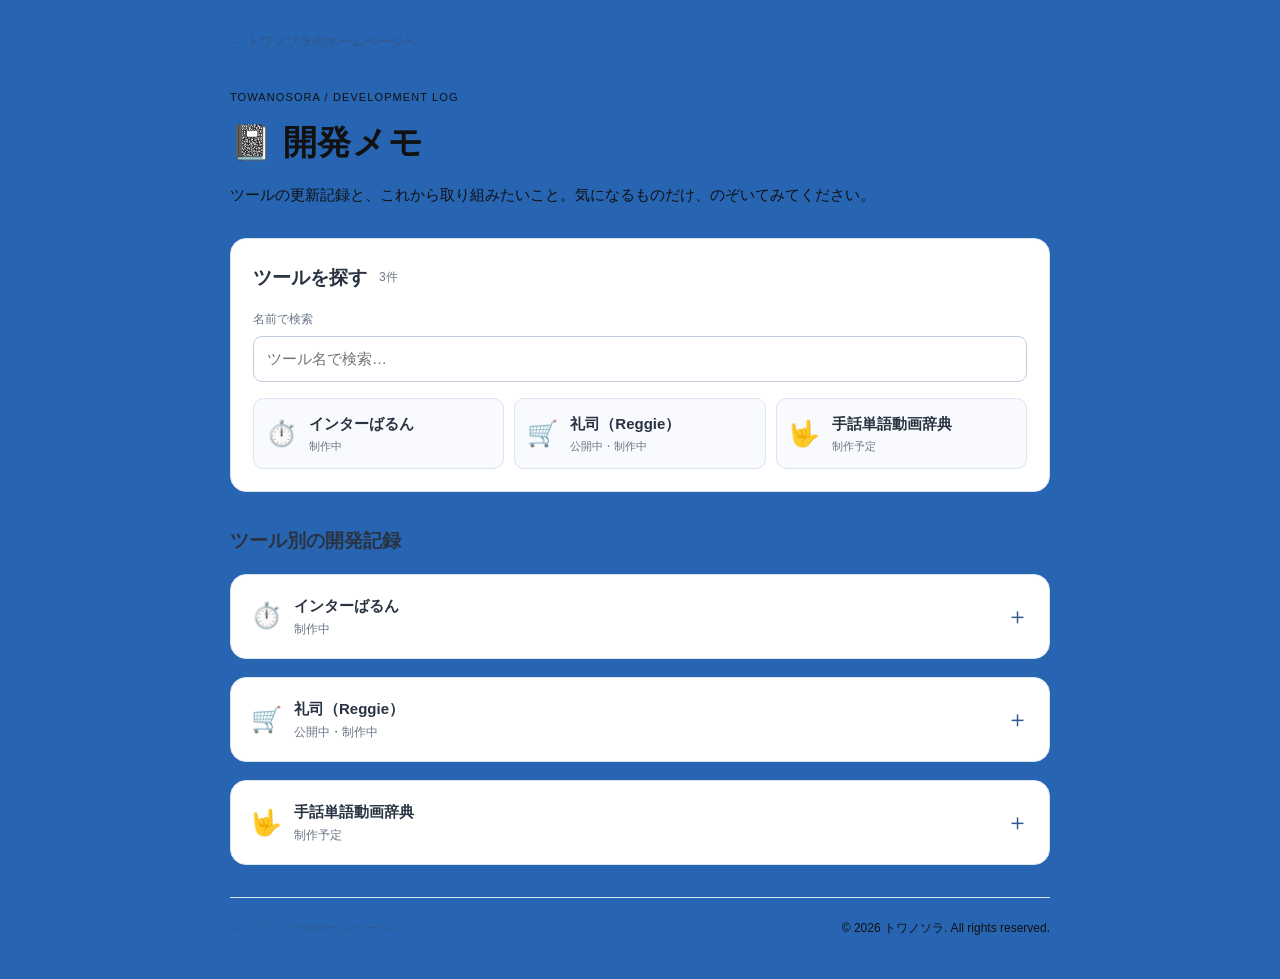
==== devlog/index.html @ ad33b27e "Update devlog and Interbarun design" ====
<!DOCTYPE html>
<html lang="ja">
<head>
  <meta charset="UTF-8">
  <meta name="viewport" content="width=device-width, initial-scale=1">
  <meta name="description" content="トワノソラのWebツール開発メモ。更新履歴や今後の課題をツールごとにまとめています。">
  <meta name="theme-color" content="#f5f7fb">
  <title>開発メモ | トワノソラ</title>
  <link rel="icon" type="image/png" href="../images/favicon.png">
  <link rel="stylesheet" href="./style.css">
  <script src="./data.js" defer></script>
  <script src="./devlog.js" defer></script>
</head>
<body>
  <div class="page">
    <header class="site-header">
      <a class="home-link" href="../">← トワノソラのホームページへ</a>
      <p class="eyebrow">TOWANOSORA / DEVELOPMENT LOG</p>
      <h1>📓 開発メモ</h1>
      <p class="intro">ツールの更新記録と、これから取り組みたいこと。気になるものだけ、のぞいてみてください。</p>
    </header>
    <main>
      <section class="directory" aria-labelledby="directory-title">
        <div class="section-title">
          <h2 id="directory-title">ツールを探す</h2>
          <span id="project-count" class="count"></span>
        </div>
        <label class="search-label" for="project-search">名前で検索</label>
        <input id="project-search" type="search" placeholder="ツール名で検索…" autocomplete="off">
        <nav id="project-list" class="project-list" aria-label="開発メモのツール一覧"></nav>
        <p id="empty-message" class="empty-message" hidden>該当するツールがありません。</p>
      </section>
      <section class="entries" aria-labelledby="entries-title">
        <h2 id="entries-title">ツール別の開発記録</h2>
        <div id="project-entries" class="project-entries"></div>
      </section>
      <noscript><p>開発メモを表示するにはJavaScriptを有効にしてください。</p></noscript>
    </main>
    <footer class="footer"><a href="../">← トワノソラのホームページへ</a><small>© 2026 トワノソラ. All rights reserved.</small></footer>
  </div>
</body>
</html>
---- devlog/style.css ----
:root {
  --ink: #293342;
  --muted: #697586;
  --blue: #315a91;
  --blue-soft: #eaf1fa;
  --page: #f5f7fb;
  --card: #ffffff;
  --border: #dce4ef;
}
* { box-sizing: border-box; }
html { scroll-behavior: smooth; }
body { margin: 0; background: #2765B2;; color: var(--ink); font: 15px/1.75 -apple-system, BlinkMacSystemFont, "Hiragino Kaku Gothic ProN", "Meiryo", sans-serif; }
a { color: var(--blue); }
a:focus-visible, button:focus-visible, input:focus-visible, summary:focus-visible { outline: 3px solid #81a4db; outline-offset: 3px; }
[hidden] { display: none !important; }
.page { width: min(100% - 32px, 820px); margin: 0 auto; }
.site-header { padding: 28px 0 30px; }
.home-link { display: inline-block; text-decoration: none; font-size: 13px; font-weight: 650; }
.eyebrow { margin: 34px 0 5px; color: var(--muted); font-size: 11px; letter-spacing: .1em; }
h1 { margin: 0 0 10px; font-size: clamp(26px, 5vw, 34px); letter-spacing: .02em; }
.intro { margin: 0; color: var(--muted); }
h2 { margin: 0; font-size: 19px; }
h3 { margin: 0; font-size: 18px; }
.directory, .project-details { background: var(--card); border: 1px solid var(--border); border-radius: 16px; }
.directory { padding: 22px; }
.section-title { display: flex; align-items: center; gap: 12px; margin-bottom: 14px; }
.count { color: var(--muted); font-size: 12px; }
.search-label { display: block; margin-bottom: 6px; color: var(--muted); font-size: 12px; }
#project-search { display: block; width: 100%; min-height: 45px; padding: 9px 13px; border: 1px solid #bfcddd; border-radius: 9px; background: white; color: var(--ink); font: inherit; }
.project-list { display: grid; grid-template-columns: repeat(auto-fit, minmax(min(100%, 210px), 1fr)); gap: 10px; margin-top: 16px; }
.project-link { display: flex; align-items: center; gap: 12px; min-height: 66px; padding: 12px; background: #f8fafd; border: 1px solid var(--border); border-radius: 10px; color: var(--ink); text-decoration: none; }
.project-link:hover { border-color: #8aabc9; background: var(--blue-soft); }
.project-icon { flex: none; font-size: 25px; }
.project-link-text { min-width: 0; }
.project-link-title { display: block; font-weight: 700; overflow-wrap: anywhere; }
.project-link-subtitle { display: block; color: var(--muted); font-size: 11px; }
.empty-message { margin: 14px 0 0; color: var(--muted); }
.entries { padding: 32px 0; }
.entries > h2 { margin-bottom: 16px; }
.project-entries { display: grid; gap: 18px; }
.project-details { overflow: hidden; scroll-margin-top: 16px; }
.project-details > summary { display: flex; align-items: center; gap: 12px; padding: 18px 20px; cursor: pointer; list-style: none; }
.project-details > summary::-webkit-details-marker { display: none; }
.project-details > summary::after { content: "＋"; margin-left: auto; color: var(--blue); font-size: 23px; line-height: 1; }
.project-details[open] > summary::after { content: "−"; }
.project-heading { min-width: 0; flex: 1; }
.project-heading small { display: block; color: var(--muted); font-size: 12px; font-weight: normal; }
.status { flex: none; border-radius: 99px; padding: 2px 9px; background: #eaf1fa; color: #365d8a; font-size: 11px; white-space: nowrap; }
.status.planned { background: #f1f1f1; color: #656a71; }
.project-body { border-top: 1px solid var(--border); padding: 18px 20px 22px; }
.project-description { margin: 0 0 12px; color: var(--muted); }
.app-link { display: inline-flex; align-items: center; min-height: 42px; padding: 7px 15px; border-radius: 8px; background: var(--blue); color: white; font-size: 13px; font-weight: 700; text-decoration: none; }
.app-link:hover { background: #244774; }
.block-title { margin: 23px 0 10px; font-size: 15px; }
.todo-list { display: grid; gap: 8px; margin: 0; padding: 0; list-style: none; }
.todo-list li { padding: 9px 12px; border: 1px solid var(--border); border-radius: 8px; background: #fbfcff; }
.todo-state { display: inline-block; margin-right: 7px; color: var(--muted); font-size: 12px; }
.todo-state.done { color: #427a4d; }
.log { padding: 15px 0; border-top: 1px solid var(--border); }
.log:first-of-type { border-top: 0; }
.log time { color: var(--muted); font-size: 12px; font-variant-numeric: tabular-nums; }
.log h4 { margin: 4px 0 5px; font-size: 15px; }
.log p { margin: 0; white-space: pre-line; overflow-wrap: anywhere; }
.no-data { margin: 0; color: var(--muted); font-size: 13px; }
.footer { display: flex; align-items: center; justify-content: space-between; gap: 16px; padding: 20px 0 40px; border-top: 1px solid var(--border); color: var(--muted); font-size: 12px; }
.footer a { text-decoration: none; }
@media (max-width: 520px) {
  .page { width: min(100% - 24px, 820px); }
  .site-header { padding-top: 20px; }
  .directory { padding: 16px; }
  .project-details > summary { flex-wrap: wrap; gap: 9px; padding: 15px; }
  .project-heading { flex-basis: 55%; }
  .project-body { padding: 15px; }
  .footer { flex-direction: column; align-items: flex-start; }
}
@media (prefers-reduced-motion: reduce) { html { scroll-behavior: auto; } }

/* 開発メモのヘッダー文字色 */
.site-header,
.site-header h1,
.site-header p {
  color: #111111;
}

/* 開発メモのコピーライト */
.footer small {
  color: #111111;
  font-size: 12px;
}
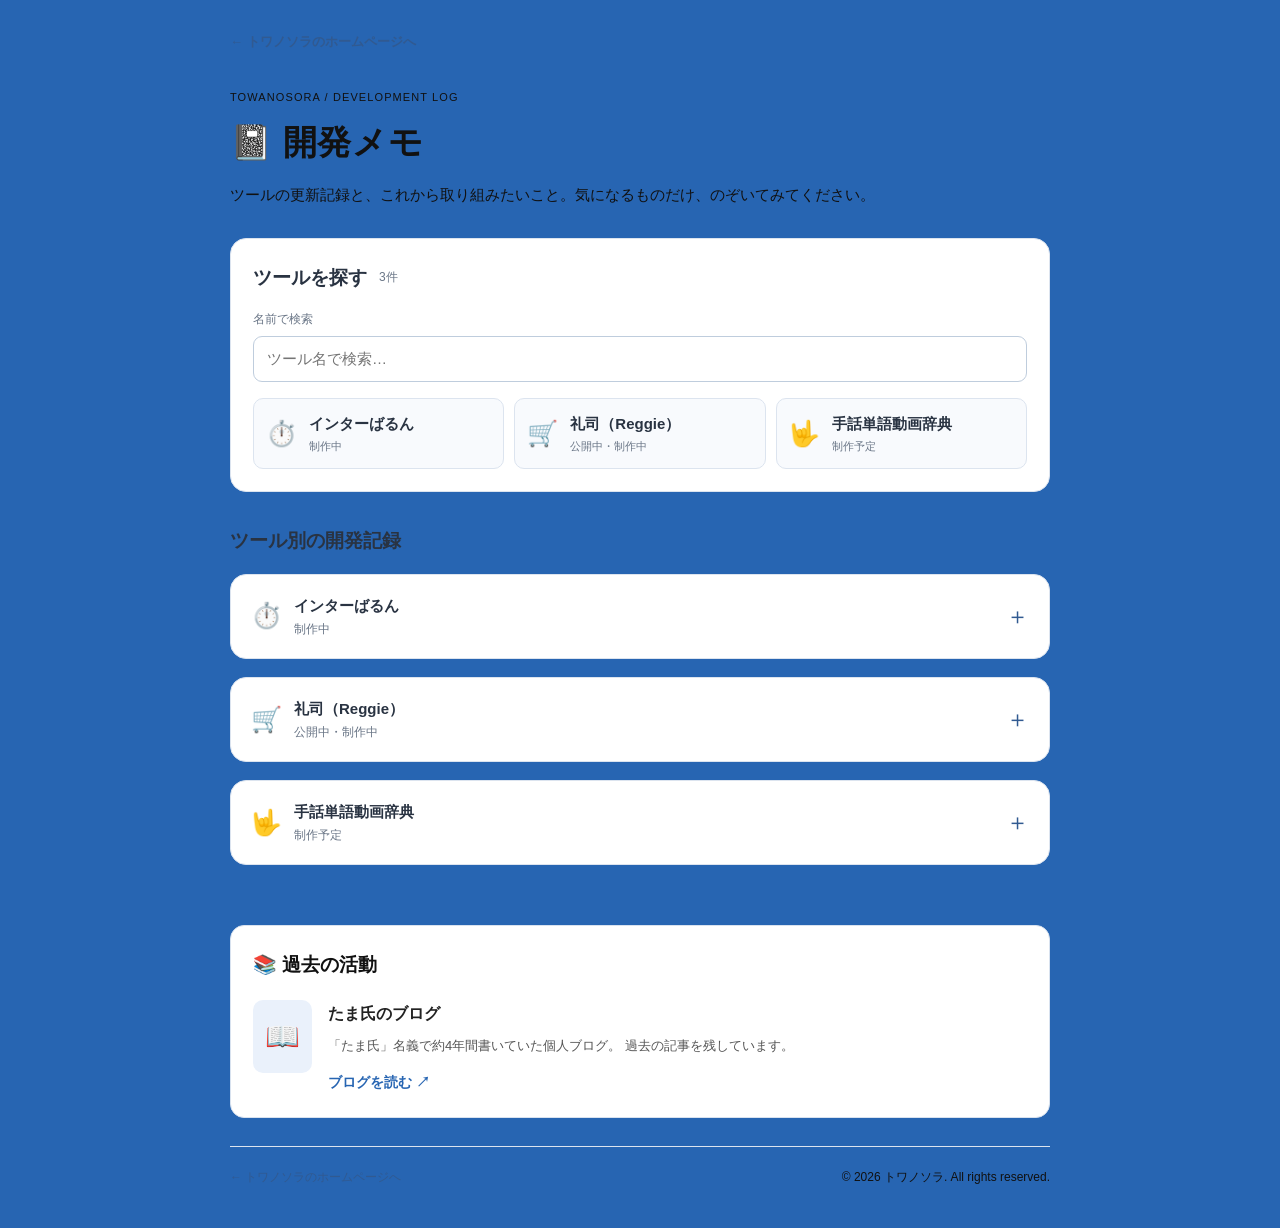
==== commit 472e9a85: "Add past activities section to devlog" ====
--- a/devlog/index.html
+++ b/devlog/index.html
@@ -36,6 +36,30 @@
       </section>
       <noscript><p>開発メモを表示するにはJavaScriptを有効にしてください。</p></noscript>
     </main>
+    <!-- 過去の活動 -->
+    <section class="past-activities">
+      <h2>📚 過去の活動</h2>
+
+      <div class="past-activity-card">
+        <div class="past-activity-icon" aria-hidden="true">📖</div>
+
+        <div class="past-activity-content">
+          <h3>たま氏のブログ</h3>
+          <p>
+            「たま氏」名義で約4年間書いていた個人ブログ。
+            過去の記事を残しています。
+          </p>
+
+          <a
+            href="https://tama-shi.hatenadiary.com/"
+            target="_blank"
+            rel="noopener noreferrer"
+          >
+            ブログを読む ↗
+          </a>
+        </div>
+      </div>
+    </section>
     <footer class="footer"><a href="../">← トワノソラのホームページへ</a><small>© 2026 トワノソラ. All rights reserved.</small></footer>
   </div>
 </body>
--- a/devlog/style.css
+++ b/devlog/style.css
@@ -87,3 +87,80 @@
   color: #111111;
   font-size: 12px;
 }
+
+/* ======================================
+   過去の活動
+====================================== */
+
+.past-activities {
+  margin: 28px 0;
+  padding: 22px;
+  background: #ffffff;
+  border: 1px solid #d8e2ef;
+  border-radius: 14px;
+}
+
+.past-activities h2 {
+  margin: 0 0 18px;
+  color: #111111;
+  font-size: 19px;
+}
+
+.past-activity-card {
+  display: flex;
+  align-items: flex-start;
+  gap: 16px;
+}
+
+.past-activity-icon {
+  flex-shrink: 0;
+  padding: 12px;
+  background: #eaf1fb;
+  border-radius: 10px;
+  font-size: 28px;
+}
+
+.past-activity-content {
+  min-width: 0;
+}
+
+.past-activity-content h3 {
+  margin: 0 0 6px;
+  color: #222222;
+  font-size: 16px;
+}
+
+.past-activity-content p {
+  margin: 0 0 12px;
+  color: #555555;
+  font-size: 13px;
+  line-height: 1.8;
+}
+
+.past-activity-content a {
+  color: #2765b2;
+  font-size: 14px;
+  font-weight: bold;
+  text-decoration: none;
+}
+
+.past-activity-content a:hover {
+  text-decoration: underline;
+}
+
+/* スマホ表示 */
+@media (max-width: 520px) {
+  .past-activities {
+    padding: 16px;
+  }
+
+  .past-activity-card {
+    gap: 12px;
+  }
+
+  .past-activity-icon {
+    padding: 8px;
+    font-size: 24px;
+  }
+}
+    
